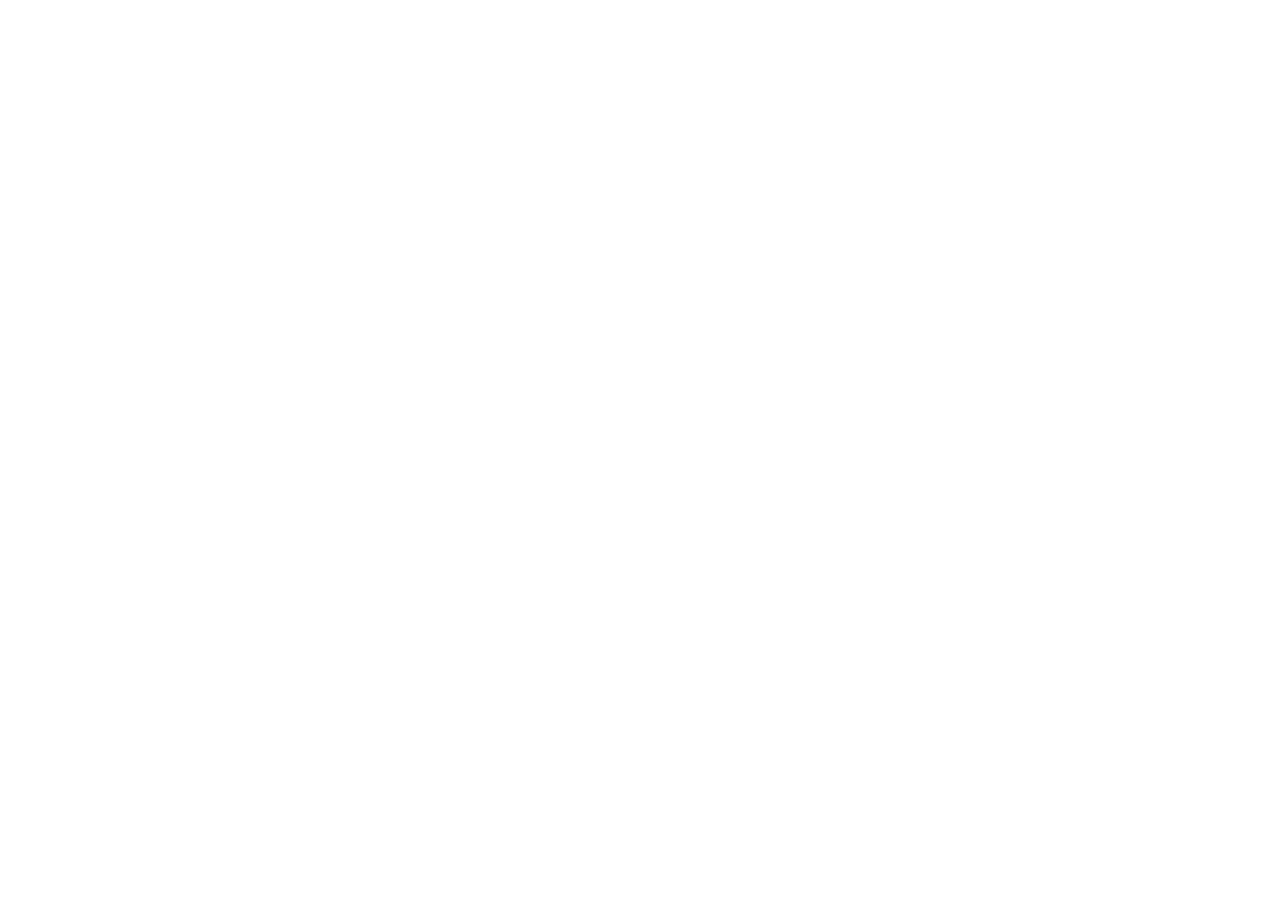
==== bicicletas.html @ ee6b4894 "header e menu" ====
<!DOCTYPE html>
<html lang="en">
<head>
    <meta charset="UTF-8">
    <meta name="viewport" content="width=device-width, initial-scale=1.0">
    <title>Bicicletas</title>
</head>
<body>
    
</body>
</html>
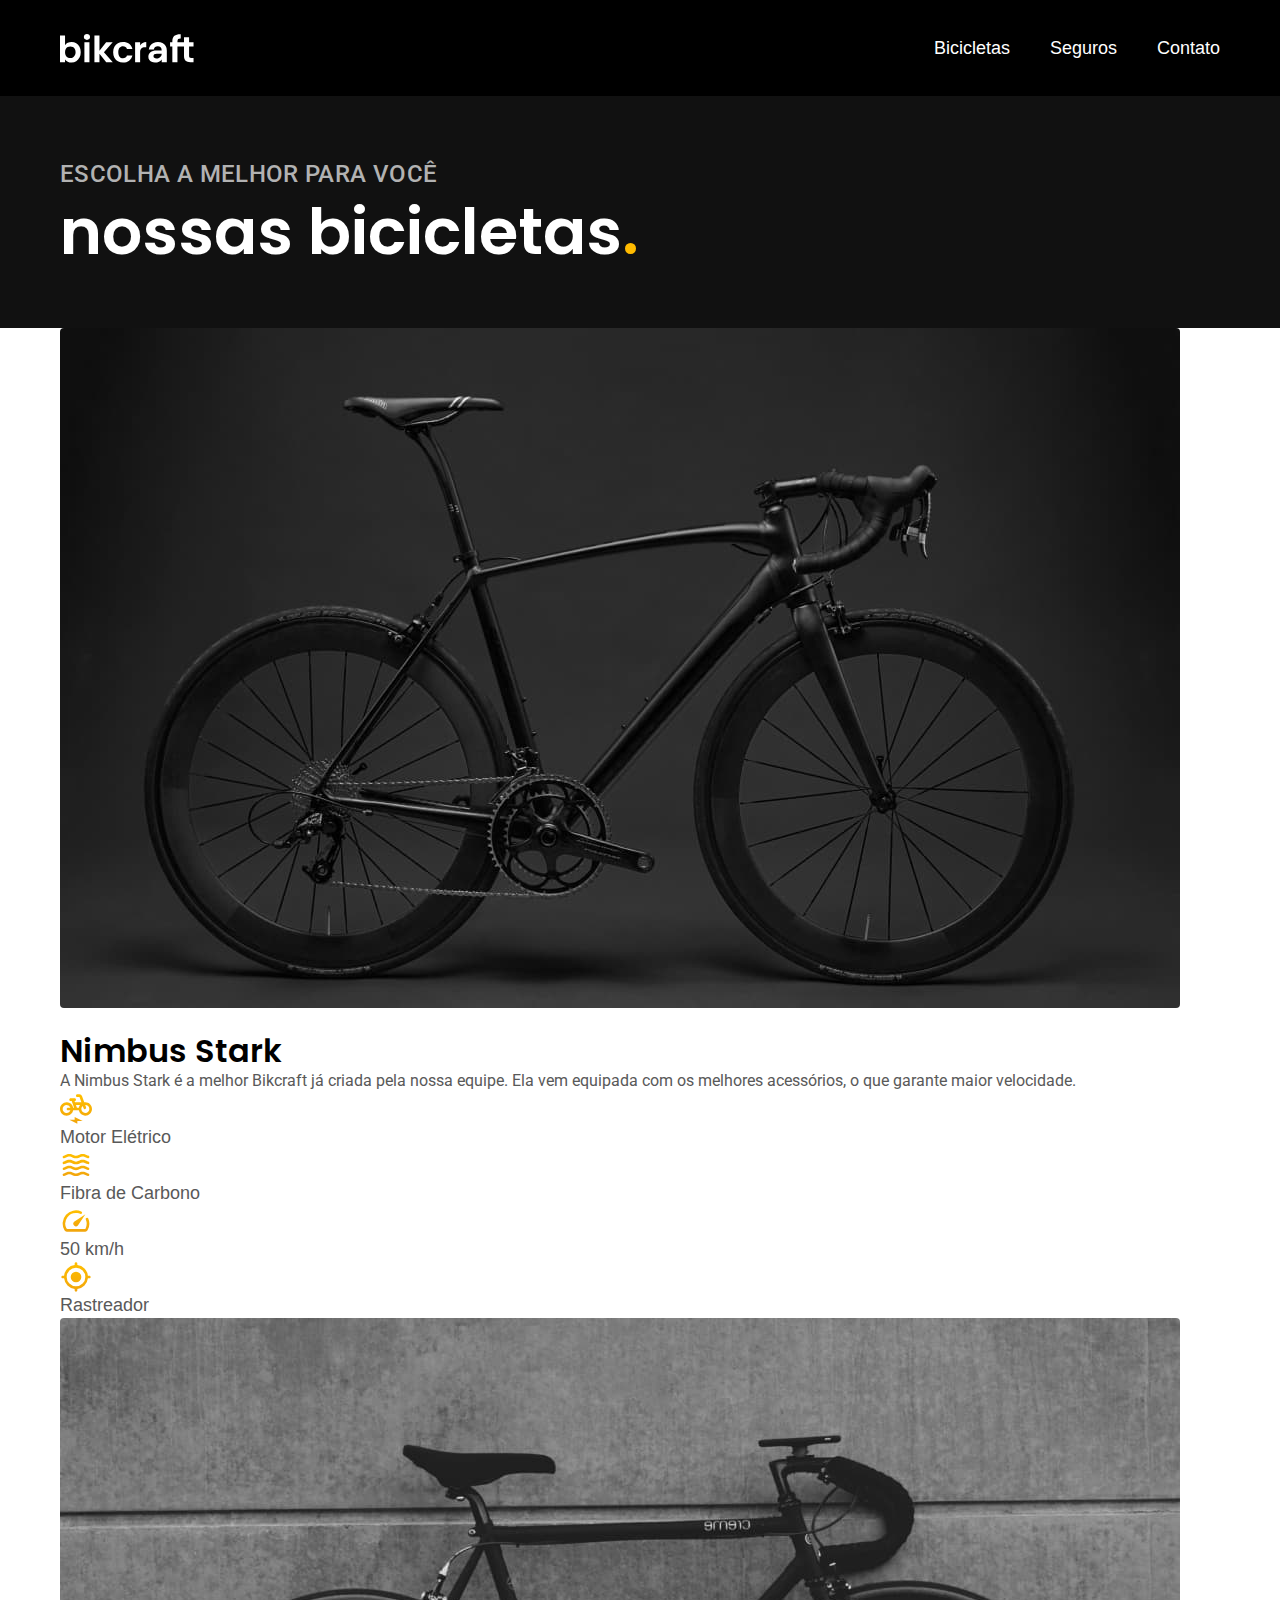
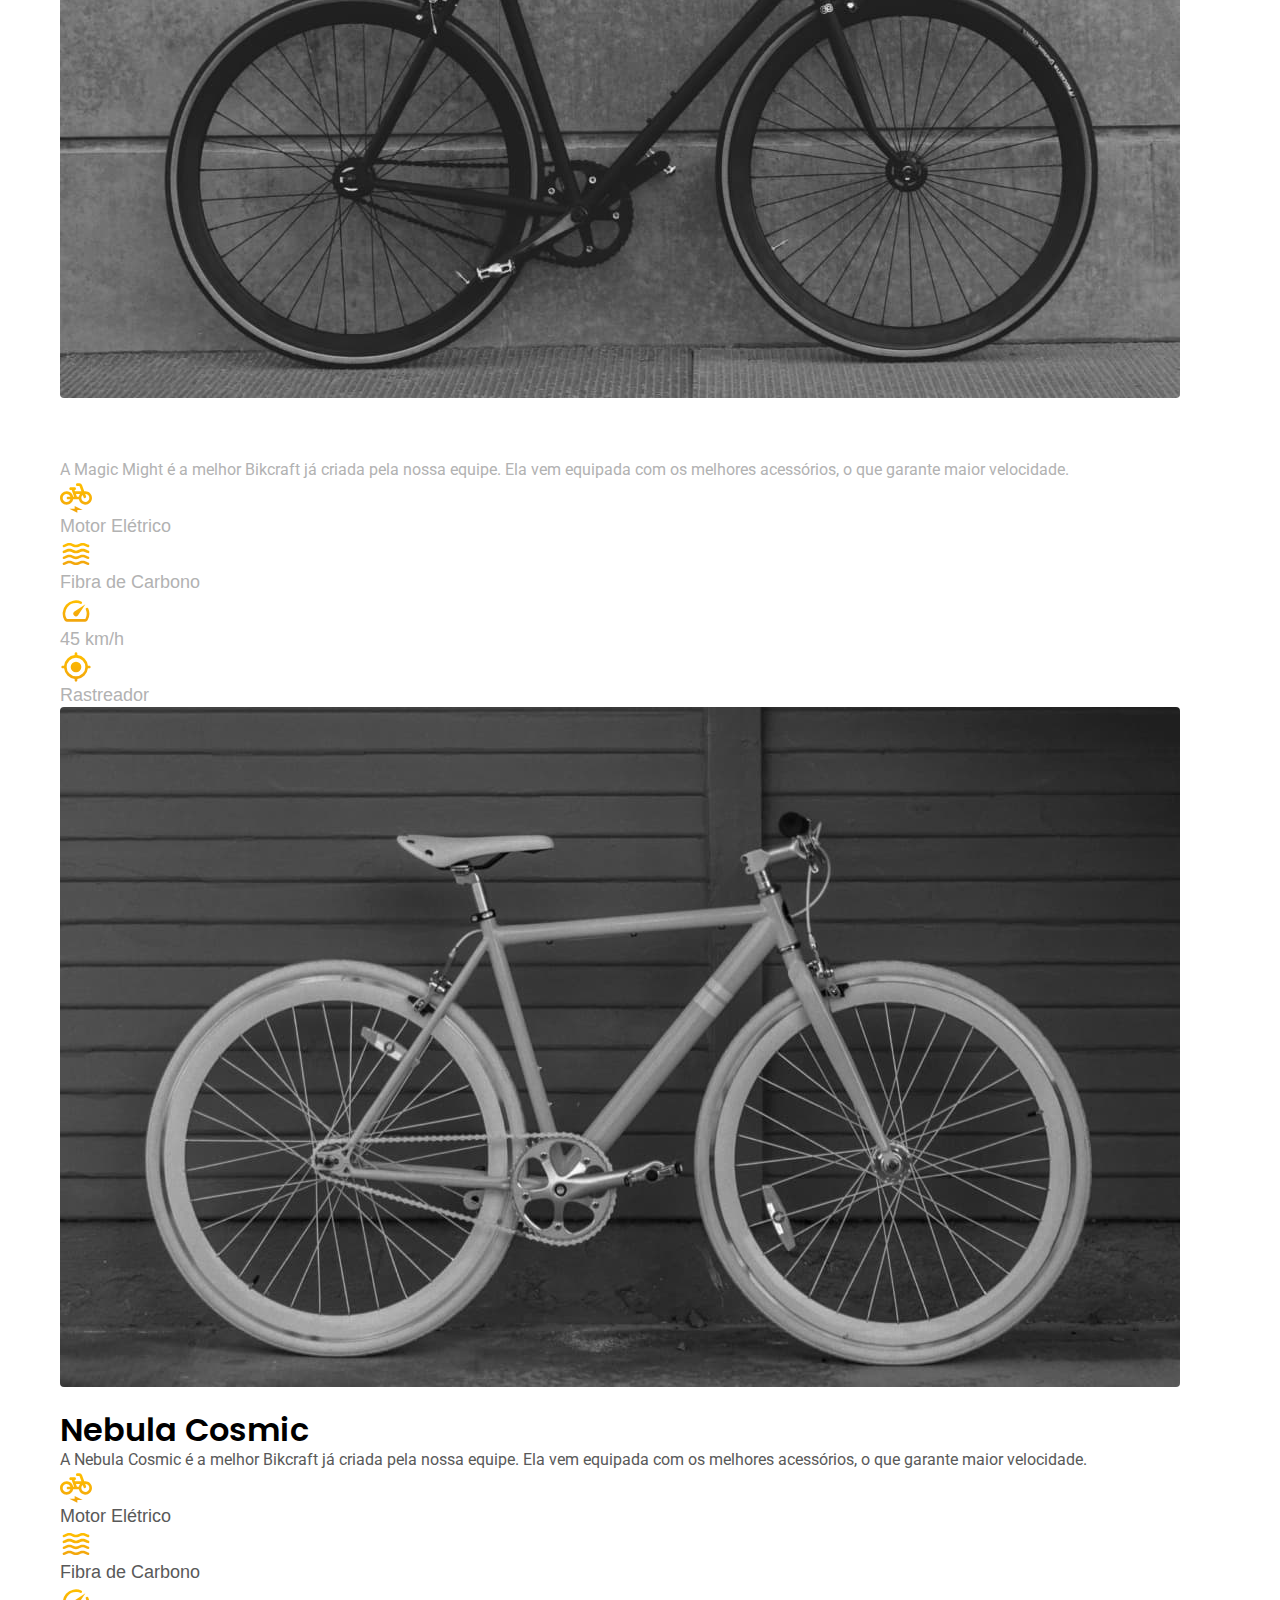
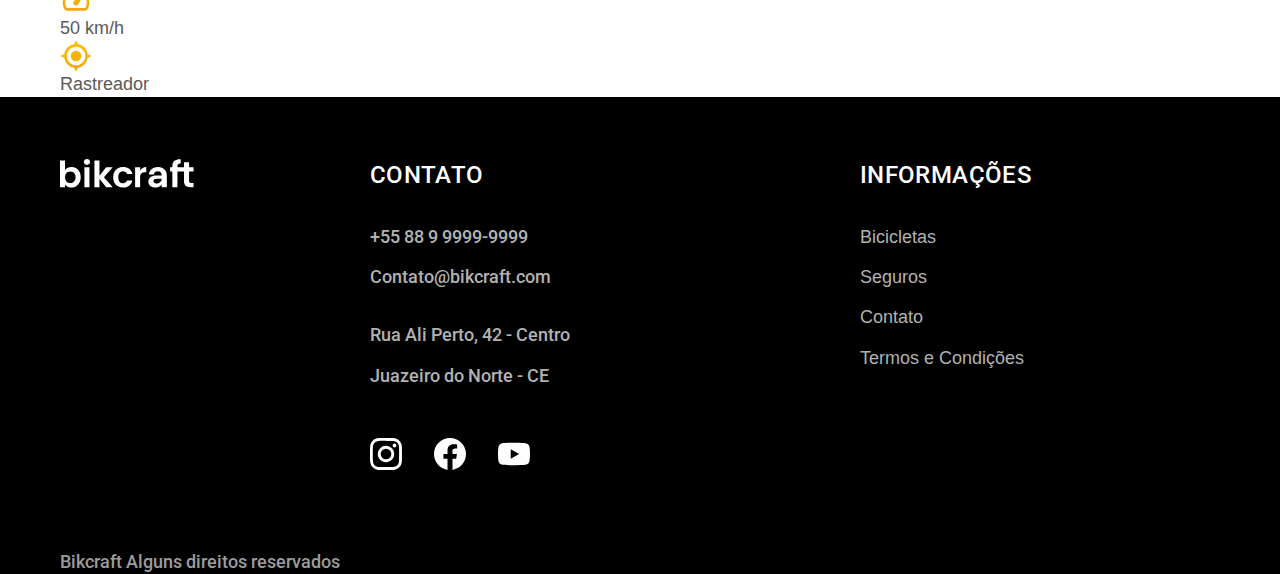
==== commit c2e18ff7: "bicicletas  pagina" ====
--- a/bicicletas.html
+++ b/bicicletas.html
@@ -3,9 +3,155 @@
 <head>
     <meta charset="UTF-8">
     <meta name="viewport" content="width=device-width, initial-scale=1.0">
-    <title>Bicicletas</title>
+    <title>Bicicletas | Bikcraft</title>
+    <meta name="description"
+    content="Bicicletas | Bikcraft.">
+<!-- estilos -->
+<link rel="stylesheet" href="./css/style.css">
 </head>
-<body>
-    
+<body id="bicicletas">
+    <header class="header-bg">
+        <div class="header interface">
+            <a href="./">
+                <img src="./img/bikcraft.svg" alt="logo">
+            </a>
+
+            <nav aria-label="primaria">
+                <ul class="menu-desktop header-menu font-1-m cor-0">
+                    <li><a href="./bicicletas.html">Bicicletas</a></li>
+                    <li><a href="./seguros.html">Seguros</a></li>
+                    <li><a href="./contato.html">Contato</a></li>
+                </ul>
+            </nav>
+        </div>
+    </header>
+    <main>
+        <div class="titulo-bg">
+            <div class="titulo interface">
+                <p class="font-2-l-b cor-5">Escolha a melhor para você</p>
+                <h1 class="font-1-xxl cor-0">nossas bicicletas<span class="cor-p1">.</span></h1>
+            </div>
+        </div>
+        <div class="bicicletas-bg">
+            <div class="bicicletas interface">
+                <div class="bicicletas-img">
+                    <img src="./img/bicicletas/nimbus.jpg" alt="bicicleta preta">
+                    <span class="font-2-m cor-0">R$ 4999</span>
+                </div>
+                <div class="bicicletas-conteudo">
+                    <h2 class="font-1-xl">Nimbus Stark</h2>
+                    <p class="font-2-s cor-8">A Nimbus Stark é a melhor Bikcraft já criada pela nossa equipe. Ela vem equipada com os melhores acessórios, o que garante maior velocidade.</p>
+                    <ul class="font-1-m cor-8">
+                        <li>
+                            <img src="./img/icones/eletrica.svg" alt="">
+                            Motor Elétrico
+                        </li>
+                        <li>
+                            <img src="./img/icones/carbono.svg" alt="">
+                            Fibra de Carbono
+                        </li>
+                        <li>
+                            <img src="./img/icones/velocidade.svg" alt="">
+                            50 km/h
+                        </li>
+                        <li>
+                            <img src="./img/icones/rastreador.svg" alt="">
+                            Rastreador
+                        </li>
+                    </ul>
+                </div>
+                <div class="bicicletas-img">
+                    <img src="./img/bicicletas/magic.jpg" alt="bicicleta preta">
+                    <span class="font-2-m cor-0">R$ 2499</span>
+                </div>
+                <div class="bicicletas-conteudo">
+                    <h2 class="font-1-xl cor-0">Magic Might</h2>
+                    <p class="font-2-s cor-5">A Magic Might é a melhor Bikcraft já criada pela nossa equipe. Ela vem equipada com os melhores acessórios, o que garante maior velocidade.</p>
+                    <ul class="font-1-m cor-5">
+                        <li>
+                            <img src="./img/icones/eletrica.svg" alt="">
+                            Motor Elétrico
+                        </li>
+                        <li>
+                            <img src="./img/icones/carbono.svg" alt="">
+                            Fibra de Carbono
+                        </li>
+                        <li>
+                            <img src="./img/icones/velocidade.svg" alt="">
+                            45 km/h
+                        </li>
+                        <li>
+                            <img src="./img/icones/rastreador.svg" alt="">
+                            Rastreador
+                        </li>
+                    </ul>
+                </div>
+                <div class="bicicletas-img">
+                    <img src="./img/bicicletas/nebula.jpg" alt="bicicleta preta">
+                    <span class="font-2-m cor-0">R$ 3999</span>
+                </div>
+                <div class="bicicletas-conteudo">
+                    <h2 class="font-1-xl">Nebula Cosmic</h2>
+                    <p class="font-2-s cor-8">A Nebula Cosmic é a melhor Bikcraft já criada pela nossa equipe. Ela vem equipada com os melhores acessórios, o que garante maior velocidade.</p>
+                    <ul class="font-1-m cor-8">
+                        <li>
+                            <img src="./img/icones/eletrica.svg" alt="">
+                            Motor Elétrico
+                        </li>
+                        <li>
+                            <img src="./img/icones/carbono.svg" alt="">
+                            Fibra de Carbono
+                        </li>
+                        <li>
+                            <img src="./img/icones/velocidade.svg" alt="">
+                            50 km/h
+                        </li>
+                        <li>
+                            <img src="./img/icones/rastreador.svg" alt="">
+                            Rastreador
+                        </li>
+                    </ul>
+                </div>
+            </div>
+        </div>
+    </main>
+
+    <footer class="footer-bg">
+        <div class="footer interface">
+            <img src="./img/bikcraft.svg" alt="logo">
+            <div class="footer-contato">
+                <h3 class="font-2-l-b cor-0">Contato</h3>
+                <ul class="font-2-m cor-5">
+                    <li><a href="tel:+552199999999">+55 88 9 9999-9999</a></li>
+                    <li><a href="mailto:Contato@bikcraft.com">Contato@bikcraft.com</a></li>
+                    <li>Rua Ali Perto, 42 - Centro</li>
+                    <li>Juazeiro do Norte - CE</li>
+                </ul>
+                <div class="footer-redes">
+                    <a href="/">
+                        <img src="img/redes/instagram.svg" alt="">
+                    </a>
+                    <a href="/">
+                        <img src="img/redes/facebook.svg" alt="">
+                    </a>
+                    <a href="/">
+                        <img src="img/redes/youtube.svg" alt="">
+                    </a>
+                </div>
+            </div>
+            <div class="footer-informacoes">
+                <h3 class="font-2-l-b cor-0">Informações</h3>
+                <nav>
+                    <ul class="font-1-m cor-5">
+                        <li><a href="./bicicletas.html">Bicicletas</a></li>
+                        <li><a href="./seguros.html">Seguros</a></li>
+                        <li><a href="./contato.html">Contato</a></li>
+                        <li><a href="./termos.html">Termos e Condições</a></li>
+                    </ul>
+                </nav>
+            </div>
+            <p class=" footer-copy font-2-m cor-6">Bikcraft Alguns direitos reservados</p>
+        </div>
+    </footer>
 </body>
 </html>--- a/css/style.css
+++ b/css/style.css
@@ -0,0 +1,42 @@
+/* fontes */
+@import url('https://fonts.googleapis.com/css2?family=Merriweather:ital,wght@1,900&display=swap');
+@import url('https://fonts.googleapis.com/css2?family=Poppins:wght@400;500;600;700&family=Roboto:wght@400;500;700;900&display=swap');
+@import "utilidades/tipo-grafia.css";
+/* folhas de estilos */
+
+/* ------global------- */
+@import "./global/global.css";
+@import "./global/header.css";
+@import "global/footer.css";
+
+/* ------utilidades------- */
+@import "./utilidades/cores.css";
+@import "./utilidades/componentes.css";
+@import "./utilidades/titulos-pg-internas.css";
+
+/* -----home------- */
+@import "./home/introducao.css";
+@import "./home/tecnologias.css";
+@import "./home/parceiros.css";
+@import "./home/depoimento.css";
+
+
+/* -----bicicletas---- */
+@import "./bicicletas/bicicletas-lista.css";
+@import "./bicicletas/biciletas.css"
+
+/* ------ seguros ----- */
+@import "./seguros/seguros.css";
+
+/* ---temos---- */
+@import "./termos/termos.css"
+
+
+/* -------------------------------------------------------- */
+
+
+
+
+
+
+
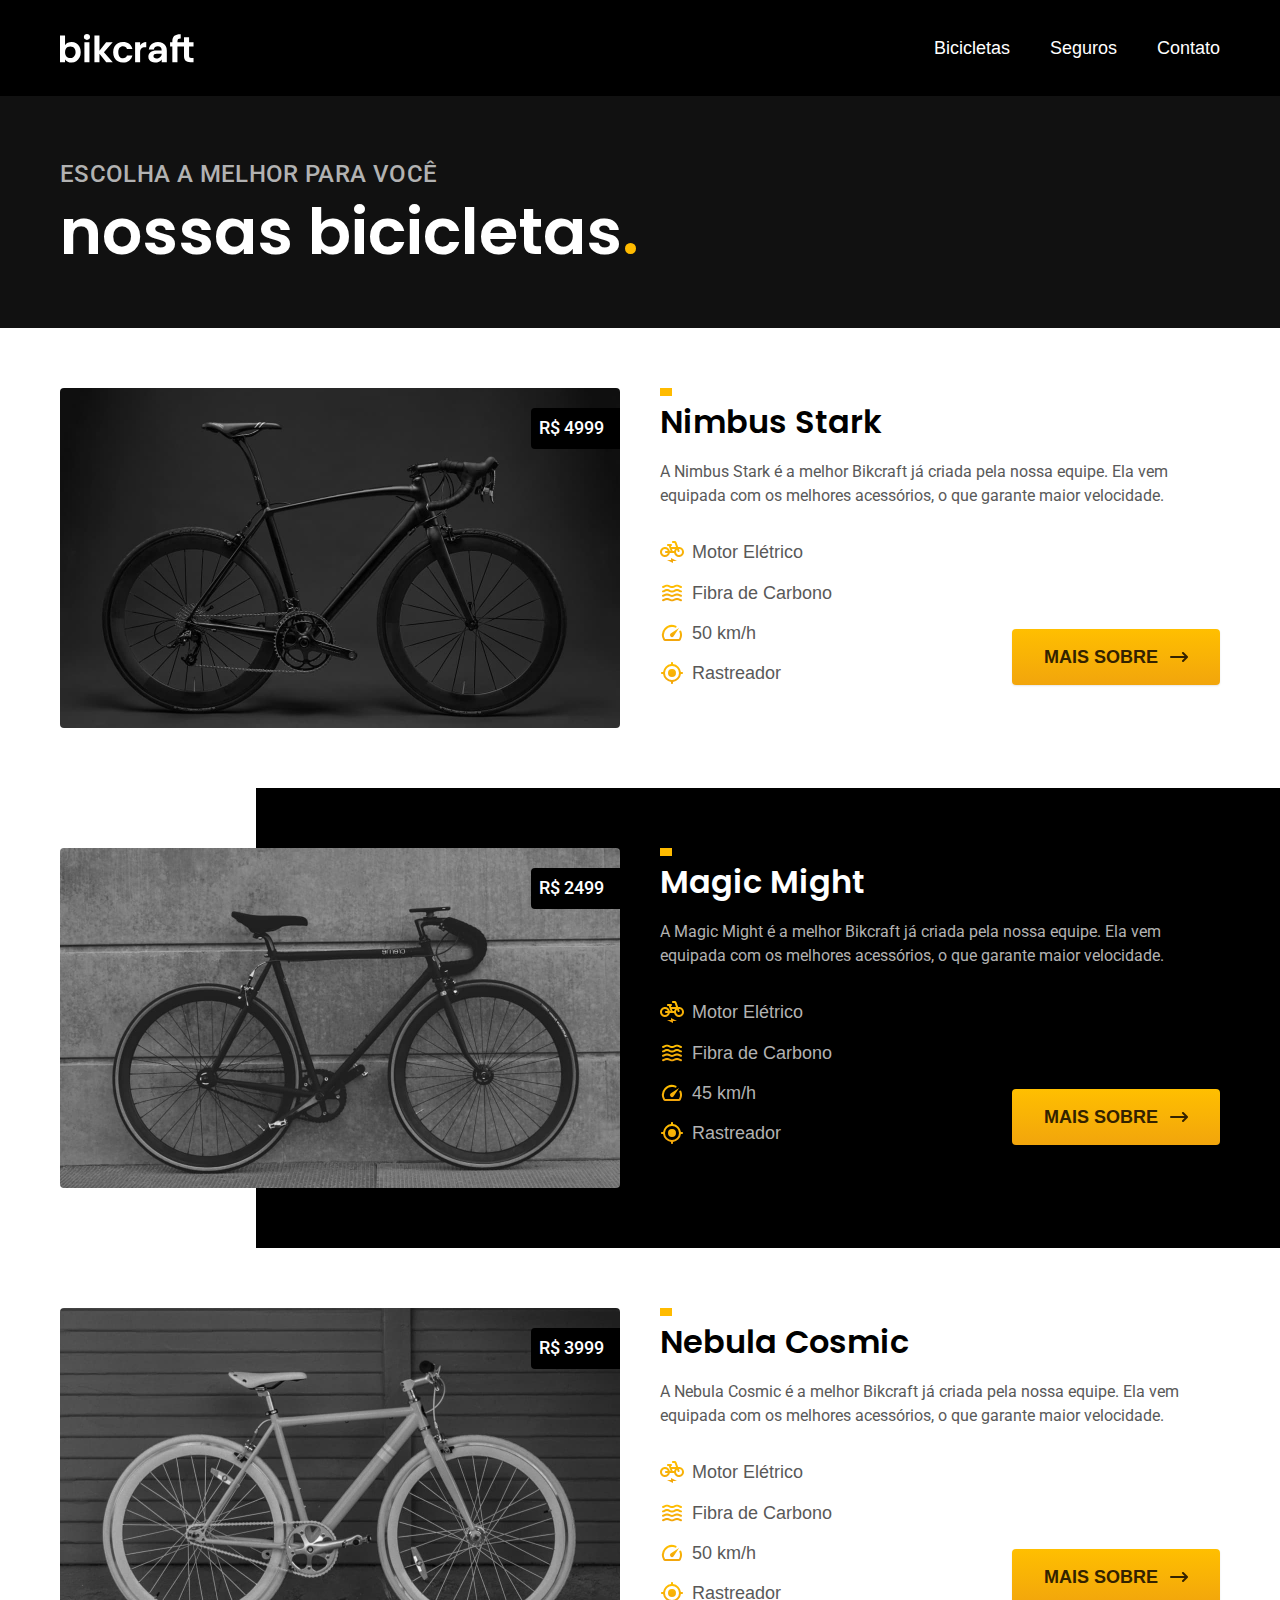
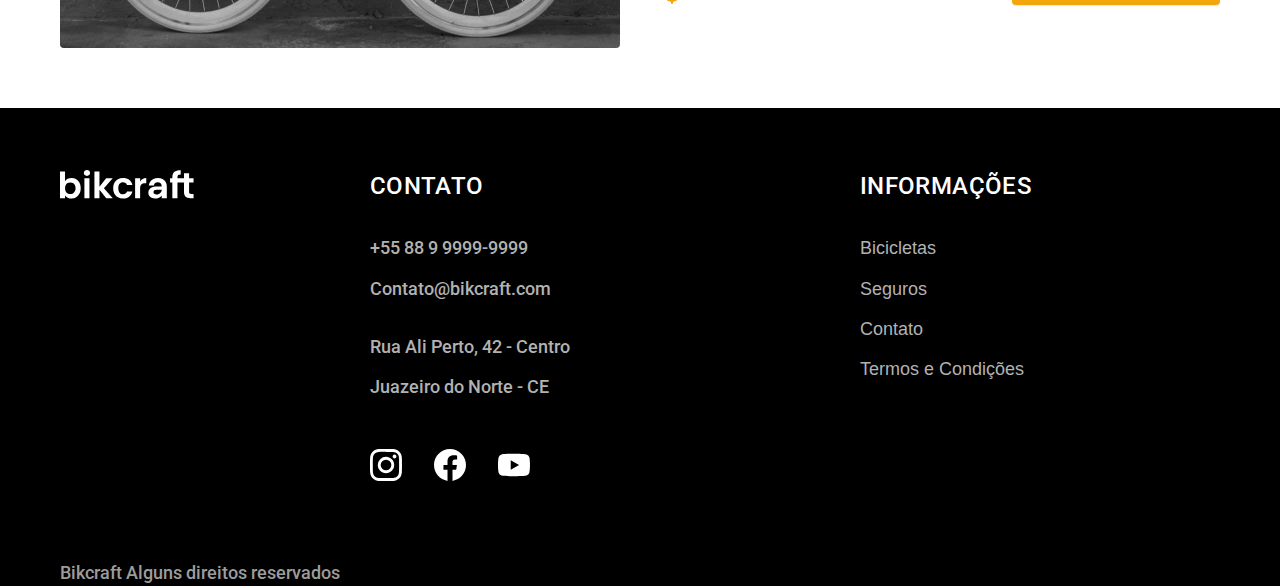
==== commit 86c1260c: "terminei a pagina da bicicleta" ====
--- a/bicicletas.html
+++ b/bicicletas.html
@@ -1,14 +1,15 @@
 <!DOCTYPE html>
 <html lang="en">
+
 <head>
     <meta charset="UTF-8">
     <meta name="viewport" content="width=device-width, initial-scale=1.0">
     <title>Bicicletas | Bikcraft</title>
-    <meta name="description"
-    content="Bicicletas | Bikcraft.">
-<!-- estilos -->
-<link rel="stylesheet" href="./css/style.css">
+    <meta name="description" content="Bicicletas | Bikcraft.">
+    <!-- estilos -->
+    <link rel="stylesheet" href="./css/style.css">
 </head>
+
 <body id="bicicletas">
     <header class="header-bg">
         <div class="header interface">
@@ -32,41 +33,48 @@
                 <h1 class="font-1-xxl cor-0">nossas bicicletas<span class="cor-p1">.</span></h1>
             </div>
         </div>
+
+        <div class="bicicletas interface">
+            <div class="bicicletas-img">
+                <img src="./img/bicicletas/nimbus.jpg" alt="bicicleta preta">
+                <span class="font-2-m cor-0">R$ 4999</span>
+            </div>
+            <div class="bicicletas-conteudo">
+                <h2 class="font-1-xl">Nimbus Stark</h2>
+                <p class="font-2-s cor-8">A Nimbus Stark é a melhor Bikcraft já criada pela nossa equipe. Ela vem
+                    equipada com os melhores acessórios, o que garante maior velocidade.</p>
+                <ul class="font-1-m cor-8">
+                    <li>
+                        <img src="./img/icones/eletrica.svg" alt="">
+                        Motor Elétrico
+                    </li>
+                    <li>
+                        <img src="./img/icones/carbono.svg" alt="">
+                        Fibra de Carbono
+                    </li>
+                    <li>
+                        <img src="./img/icones/velocidade.svg" alt="">
+                        50 km/h
+                    </li>
+                    <li>
+                        <img src="./img/icones/rastreador.svg" alt="">
+                        Rastreador
+                    </li>
+                </ul>
+                <a class="btn-style-3" href="./bicicletas/nimbus.html">Mais Sobre</a>
+            </div>
+        </div>
+
         <div class="bicicletas-bg">
             <div class="bicicletas interface">
-                <div class="bicicletas-img">
-                    <img src="./img/bicicletas/nimbus.jpg" alt="bicicleta preta">
-                    <span class="font-2-m cor-0">R$ 4999</span>
-                </div>
-                <div class="bicicletas-conteudo">
-                    <h2 class="font-1-xl">Nimbus Stark</h2>
-                    <p class="font-2-s cor-8">A Nimbus Stark é a melhor Bikcraft já criada pela nossa equipe. Ela vem equipada com os melhores acessórios, o que garante maior velocidade.</p>
-                    <ul class="font-1-m cor-8">
-                        <li>
-                            <img src="./img/icones/eletrica.svg" alt="">
-                            Motor Elétrico
-                        </li>
-                        <li>
-                            <img src="./img/icones/carbono.svg" alt="">
-                            Fibra de Carbono
-                        </li>
-                        <li>
-                            <img src="./img/icones/velocidade.svg" alt="">
-                            50 km/h
-                        </li>
-                        <li>
-                            <img src="./img/icones/rastreador.svg" alt="">
-                            Rastreador
-                        </li>
-                    </ul>
-                </div>
                 <div class="bicicletas-img">
                     <img src="./img/bicicletas/magic.jpg" alt="bicicleta preta">
                     <span class="font-2-m cor-0">R$ 2499</span>
                 </div>
                 <div class="bicicletas-conteudo">
                     <h2 class="font-1-xl cor-0">Magic Might</h2>
-                    <p class="font-2-s cor-5">A Magic Might é a melhor Bikcraft já criada pela nossa equipe. Ela vem equipada com os melhores acessórios, o que garante maior velocidade.</p>
+                    <p class="font-2-s cor-5">A Magic Might é a melhor Bikcraft já criada pela nossa equipe. Ela vem
+                        equipada com os melhores acessórios, o que garante maior velocidade.</p>
                     <ul class="font-1-m cor-5">
                         <li>
                             <img src="./img/icones/eletrica.svg" alt="">
@@ -85,35 +93,42 @@
                             Rastreador
                         </li>
                     </ul>
-                </div>
-                <div class="bicicletas-img">
-                    <img src="./img/bicicletas/nebula.jpg" alt="bicicleta preta">
-                    <span class="font-2-m cor-0">R$ 3999</span>
-                </div>
-                <div class="bicicletas-conteudo">
-                    <h2 class="font-1-xl">Nebula Cosmic</h2>
-                    <p class="font-2-s cor-8">A Nebula Cosmic é a melhor Bikcraft já criada pela nossa equipe. Ela vem equipada com os melhores acessórios, o que garante maior velocidade.</p>
-                    <ul class="font-1-m cor-8">
-                        <li>
-                            <img src="./img/icones/eletrica.svg" alt="">
-                            Motor Elétrico
-                        </li>
-                        <li>
-                            <img src="./img/icones/carbono.svg" alt="">
-                            Fibra de Carbono
-                        </li>
-                        <li>
-                            <img src="./img/icones/velocidade.svg" alt="">
-                            50 km/h
-                        </li>
-                        <li>
-                            <img src="./img/icones/rastreador.svg" alt="">
-                            Rastreador
-                        </li>
-                    </ul>
+                    <a class="btn-style-3" href="./bicicletas/magic.html">Mais Sobre</a>
                 </div>
             </div>
         </div>
+
+        <div class="bicicletas interface">
+            <div class="bicicletas-img">
+                <img src="./img/bicicletas/nebula.jpg" alt="bicicleta preta">
+                <span class="font-2-m cor-0">R$ 3999</span>
+            </div>
+            <div class="bicicletas-conteudo">
+                <h2 class="font-1-xl">Nebula Cosmic</h2>
+                <p class="font-2-s cor-8">A Nebula Cosmic é a melhor Bikcraft já criada pela nossa equipe. Ela vem
+                    equipada com os melhores acessórios, o que garante maior velocidade.</p>
+                <ul class="font-1-m cor-8">
+                    <li>
+                        <img src="./img/icones/eletrica.svg" alt="">
+                        Motor Elétrico
+                    </li>
+                    <li>
+                        <img src="./img/icones/carbono.svg" alt="">
+                        Fibra de Carbono
+                    </li>
+                    <li>
+                        <img src="./img/icones/velocidade.svg" alt="">
+                        50 km/h
+                    </li>
+                    <li>
+                        <img src="./img/icones/rastreador.svg" alt="">
+                        Rastreador
+                    </li>
+                </ul>
+                <a class="btn-style-3" href="./bicicletas/nebula.html">Mais Sobre</a>
+            </div>
+        </div>
+
     </main>
 
     <footer class="footer-bg">
@@ -154,4 +169,5 @@
         </div>
     </footer>
 </body>
+
 </html>--- a/css/style.css
+++ b/css/style.css
@@ -23,7 +23,7 @@
 
 /* -----bicicletas---- */
 @import "./bicicletas/bicicletas-lista.css";
-@import "./bicicletas/biciletas.css"
+@import "./bicicletas/biciletas.css";
 
 /* ------ seguros ----- */
 @import "./seguros/seguros.css";
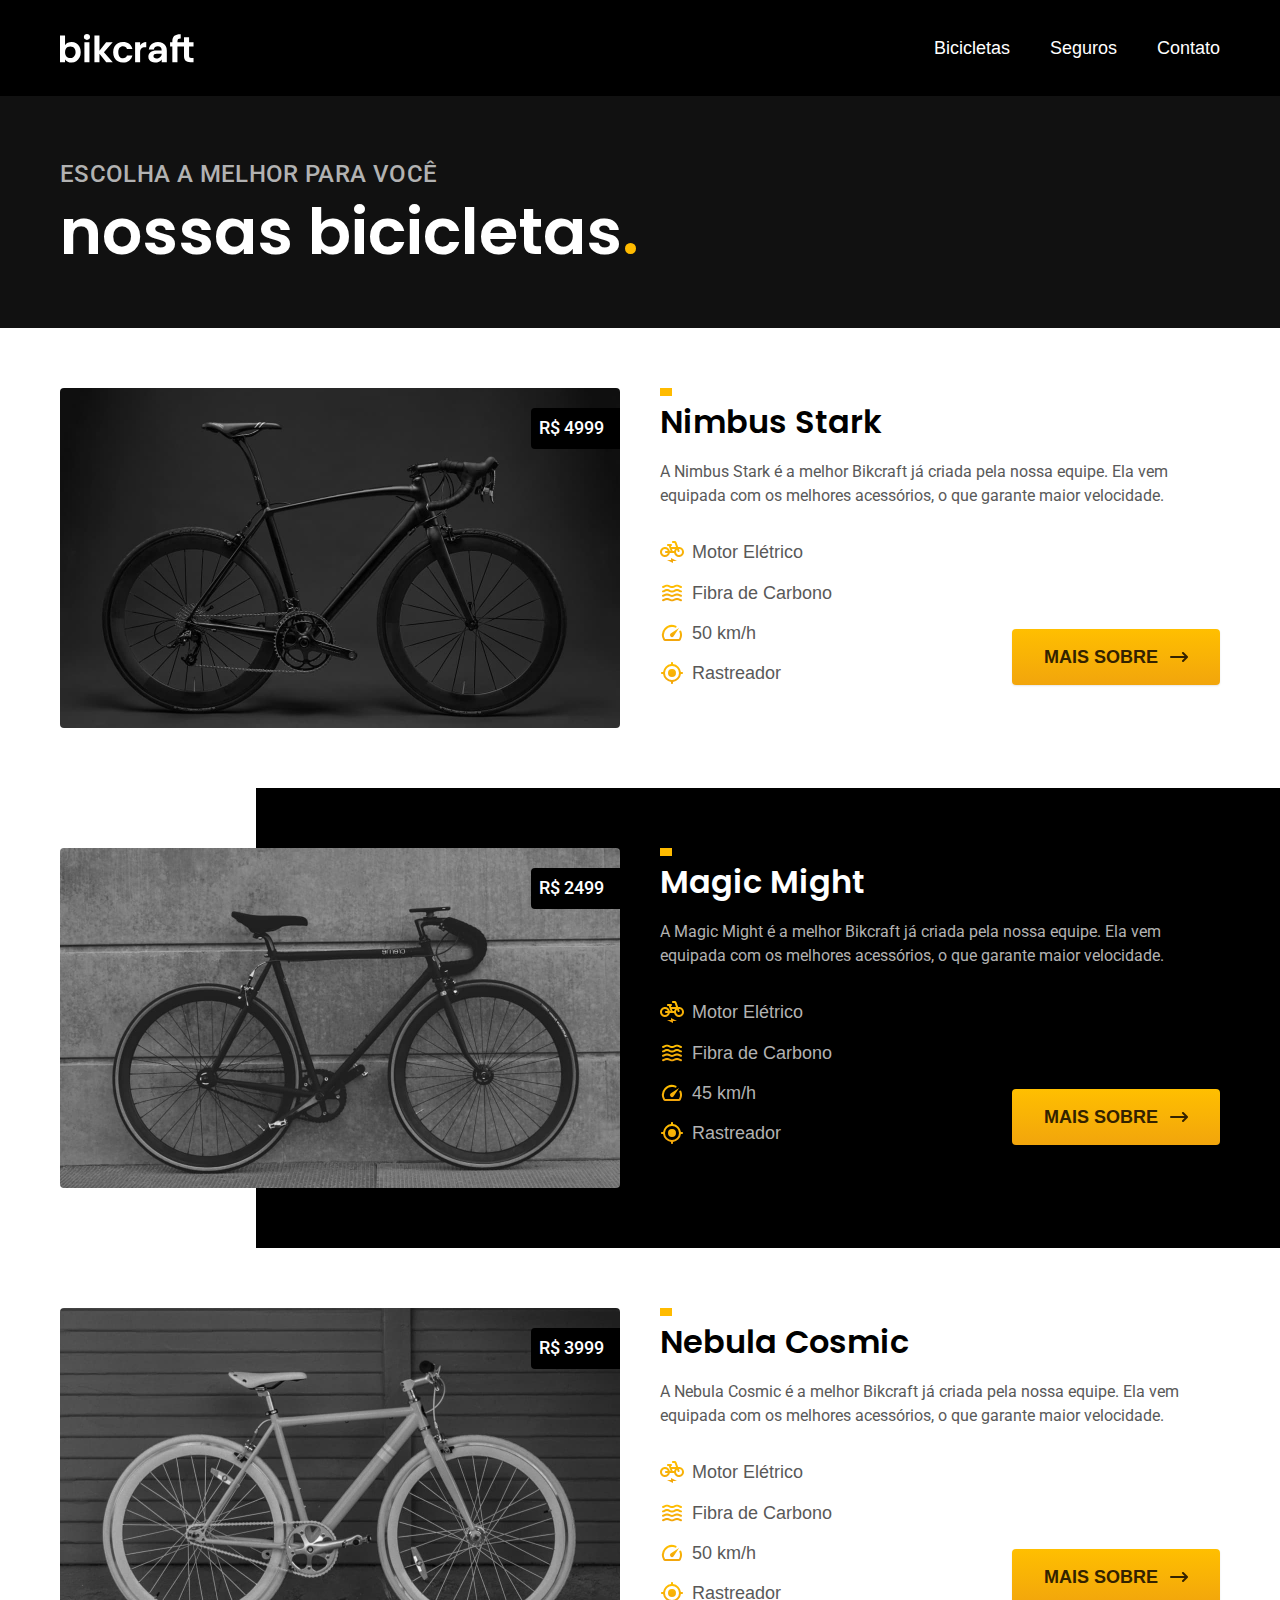
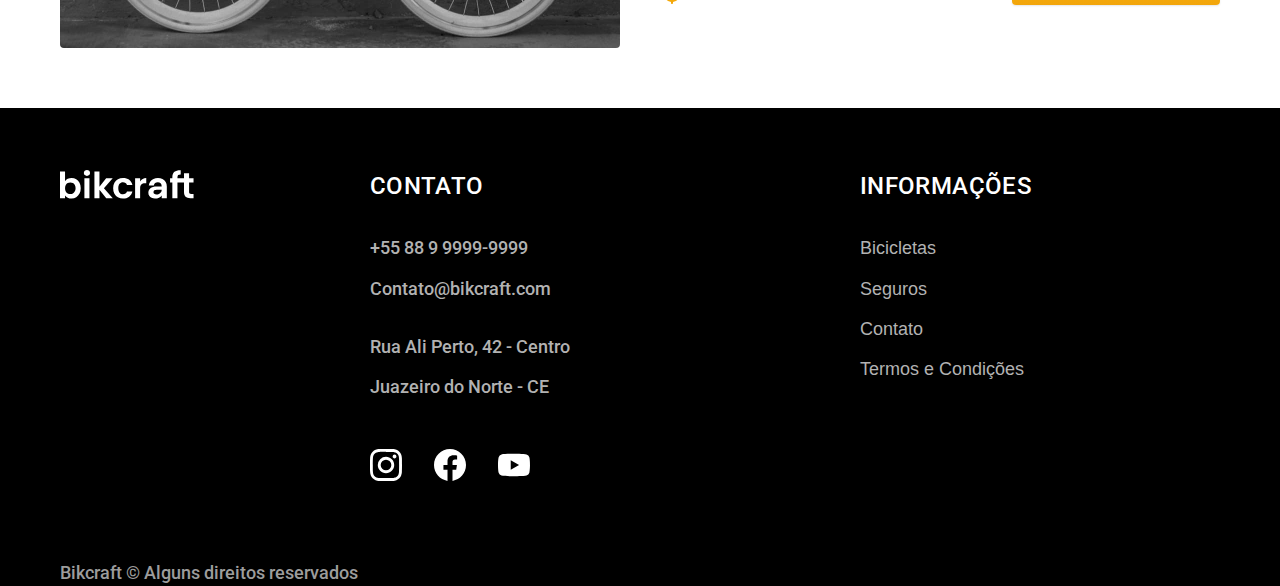
==== commit 0596cced: "terminei a pagina da nimbus" ====
--- a/bicicletas.html
+++ b/bicicletas.html
@@ -165,7 +165,7 @@
                     </ul>
                 </nav>
             </div>
-            <p class=" footer-copy font-2-m cor-6">Bikcraft Alguns direitos reservados</p>
+            <p class=" footer-copy font-2-m cor-6">Bikcraft © Alguns direitos reservados</p>
         </div>
     </footer>
 </body>
--- a/css/style.css
+++ b/css/style.css
@@ -25,8 +25,13 @@
 @import "./bicicletas/bicicletas-lista.css";
 @import "./bicicletas/biciletas.css";
 
+/* -----bicicleta ----- */
+@import "./bicicleta/bicicleta.css";
+
 /* ------ seguros ----- */
 @import "./seguros/seguros.css";
+@import "./seguros/vantagens.css";
+@import "./seguros/perguntas.css";
 
 /* ---temos---- */
 @import "./termos/termos.css"
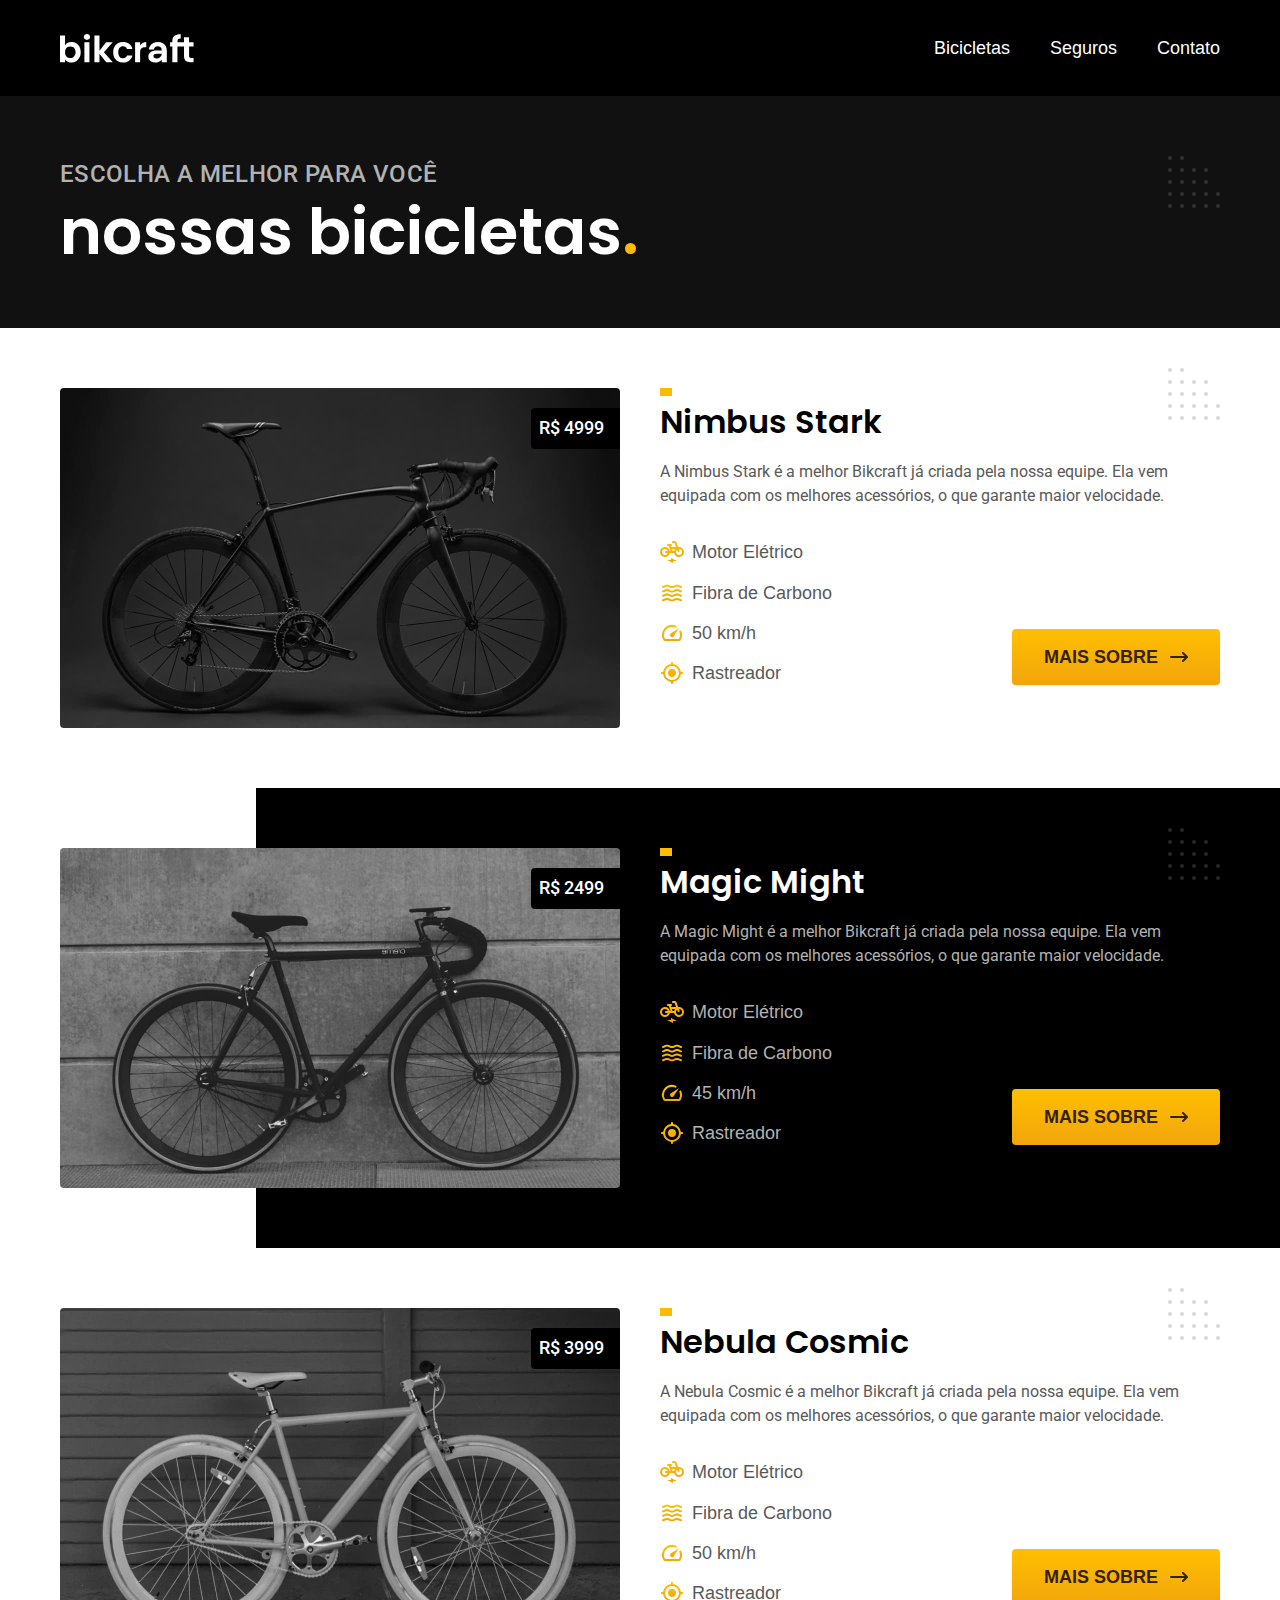
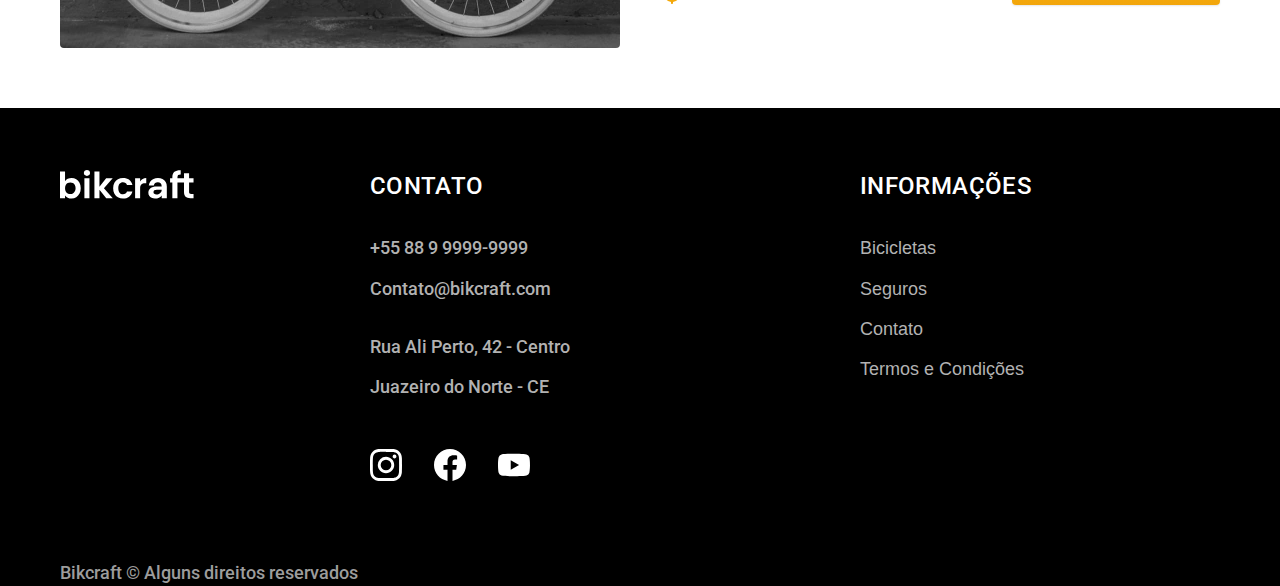
==== commit 9b09d5f5: "despenho" ====
--- a/bicicletas.html
+++ b/bicicletas.html
@@ -7,6 +7,7 @@
     <title>Bicicletas | Bikcraft</title>
     <meta name="description" content="Bicicletas | Bikcraft.">
     <!-- estilos -->
+ <link rel="preload" href="./css/style.css" as="style">
     <link rel="stylesheet" href="./css/style.css">
 </head>
 
@@ -14,7 +15,7 @@
     <header class="header-bg">
         <div class="header interface">
             <a href="./">
-                <img src="./img/bikcraft.svg" alt="logo">
+                <img src="./img/bikcraft.svg"  width="136" height="32" alt="logo">
             </a>
 
             <nav aria-label="primaria">
@@ -36,7 +37,7 @@
 
         <div class="bicicletas interface">
             <div class="bicicletas-img">
-                <img src="./img/bicicletas/nimbus.jpg" alt="bicicleta preta">
+                <img src="./img/bicicletas/nimbus.jpg" width="1120" height="680" alt="bicicleta preta">
                 <span class="font-2-m cor-0">R$ 4999</span>
             </div>
             <div class="bicicletas-conteudo">
@@ -45,19 +46,19 @@
                     equipada com os melhores acessórios, o que garante maior velocidade.</p>
                 <ul class="font-1-m cor-8">
                     <li>
-                        <img src="./img/icones/eletrica.svg" alt="">
+                        <img src="./img/icones/eletrica.svg" width="32" height="32" alt="">
                         Motor Elétrico
                     </li>
                     <li>
-                        <img src="./img/icones/carbono.svg" alt="">
+                        <img src="./img/icones/carbono.svg" width="32" height="32" alt="">
                         Fibra de Carbono
                     </li>
                     <li>
-                        <img src="./img/icones/velocidade.svg" alt="">
+                        <img src="./img/icones/velocidade.svg" width="32" height="32" alt="">
                         50 km/h
                     </li>
                     <li>
-                        <img src="./img/icones/rastreador.svg" alt="">
+                        <img src="./img/icones/rastreador.svg"  width="32" height="32" alt="">
                         Rastreador
                     </li>
                 </ul>
@@ -68,7 +69,7 @@
         <div class="bicicletas-bg">
             <div class="bicicletas interface">
                 <div class="bicicletas-img">
-                    <img src="./img/bicicletas/magic.jpg" alt="bicicleta preta">
+                    <img src="./img/bicicletas/magic.jpg" width="1120" height="680" alt="bicicleta preta">
                     <span class="font-2-m cor-0">R$ 2499</span>
                 </div>
                 <div class="bicicletas-conteudo">
@@ -77,19 +78,19 @@
                         equipada com os melhores acessórios, o que garante maior velocidade.</p>
                     <ul class="font-1-m cor-5">
                         <li>
-                            <img src="./img/icones/eletrica.svg" alt="">
+                            <img src="./img/icones/eletrica.svg" width="32" height="32" alt="">
                             Motor Elétrico
                         </li>
                         <li>
-                            <img src="./img/icones/carbono.svg" alt="">
+                            <img src="./img/icones/carbono.svg" width="32" height="32" alt="">
                             Fibra de Carbono
                         </li>
                         <li>
-                            <img src="./img/icones/velocidade.svg" alt="">
+                            <img src="./img/icones/velocidade.svg" width="32" height="32" alt="">
                             45 km/h
                         </li>
                         <li>
-                            <img src="./img/icones/rastreador.svg" alt="">
+                            <img src="./img/icones/rastreador.svg" width="32" height="32" alt="">
                             Rastreador
                         </li>
                     </ul>
@@ -100,7 +101,7 @@
 
         <div class="bicicletas interface">
             <div class="bicicletas-img">
-                <img src="./img/bicicletas/nebula.jpg" alt="bicicleta preta">
+                <img src="./img/bicicletas/nebula.jpg"  width="1120" height="680" alt="bicicleta preta">
                 <span class="font-2-m cor-0">R$ 3999</span>
             </div>
             <div class="bicicletas-conteudo">
@@ -109,19 +110,19 @@
                     equipada com os melhores acessórios, o que garante maior velocidade.</p>
                 <ul class="font-1-m cor-8">
                     <li>
-                        <img src="./img/icones/eletrica.svg" alt="">
+                        <img src="./img/icones/eletrica.svg" width="32" height="32" alt="">
                         Motor Elétrico
                     </li>
                     <li>
-                        <img src="./img/icones/carbono.svg" alt="">
+                        <img src="./img/icones/carbono.svg" width="32" height="32" alt="">
                         Fibra de Carbono
                     </li>
                     <li>
-                        <img src="./img/icones/velocidade.svg" alt="">
+                        <img src="./img/icones/velocidade.svg" width="32" height="32" alt="">
                         50 km/h
                     </li>
                     <li>
-                        <img src="./img/icones/rastreador.svg" alt="">
+                        <img src="./img/icones/rastreador.svg" width="32" height="32" alt="">
                         Rastreador
                     </li>
                 </ul>
@@ -133,7 +134,7 @@
 
     <footer class="footer-bg">
         <div class="footer interface">
-            <img src="./img/bikcraft.svg" alt="logo">
+            <img src="./img/bikcraft.svg" width="136" height="32" alt="logo">
             <div class="footer-contato">
                 <h3 class="font-2-l-b cor-0">Contato</h3>
                 <ul class="font-2-m cor-5">
@@ -144,13 +145,13 @@
                 </ul>
                 <div class="footer-redes">
                     <a href="/">
-                        <img src="img/redes/instagram.svg" alt="">
+                        <img src="img/redes/instagram.svg" width="32" height="32" alt="">
                     </a>
                     <a href="/">
-                        <img src="img/redes/facebook.svg" alt="">
+                        <img src="img/redes/facebook.svg" width="32" height="32" alt="">
                     </a>
                     <a href="/">
-                        <img src="img/redes/youtube.svg" alt="">
+                        <img src="img/redes/youtube.svg" width="32" height="32" alt="">
                     </a>
                 </div>
             </div>
--- a/css/style.css
+++ b/css/style.css
@@ -13,6 +13,7 @@
 @import "./utilidades/cores.css";
 @import "./utilidades/componentes.css";
 @import "./utilidades/titulos-pg-internas.css";
+@import "./utilidades/formulario.css";
 
 /* -----home------- */
 @import "./home/introducao.css";
@@ -27,6 +28,11 @@
 
 /* -----bicicleta ----- */
 @import "./bicicleta/bicicleta.css";
+@import "./bicicleta/seguro.css";
+
+/*------ contato -----*/
+@import "./contato/contato.css";
+@import "./contato/lojas.css";
 
 /* ------ seguros ----- */
 @import "./seguros/seguros.css";
@@ -34,8 +40,10 @@
 @import "./seguros/perguntas.css";
 
 /* ---temos---- */
-@import "./termos/termos.css"
+@import "./termos/termos.css";
 
+/* -----orçamento------ */
+@import "./orcamento/orcamento.css";
 
 /* -------------------------------------------------------- */
 
--- a/css/style.css
+++ b/css/style.css
@@ -13,6 +13,7 @@
 @import "./utilidades/cores.css";
 @import "./utilidades/componentes.css";
 @import "./utilidades/titulos-pg-internas.css";
+@import "./utilidades/formulario.css";
 
 /* -----home------- */
 @import "./home/introducao.css";
@@ -27,6 +28,11 @@
 
 /* -----bicicleta ----- */
 @import "./bicicleta/bicicleta.css";
+@import "./bicicleta/seguro.css";
+
+/*------ contato -----*/
+@import "./contato/contato.css";
+@import "./contato/lojas.css";
 
 /* ------ seguros ----- */
 @import "./seguros/seguros.css";
@@ -34,8 +40,10 @@
 @import "./seguros/perguntas.css";
 
 /* ---temos---- */
-@import "./termos/termos.css"
+@import "./termos/termos.css";
 
+/* -----orçamento------ */
+@import "./orcamento/orcamento.css";
 
 /* -------------------------------------------------------- */
 
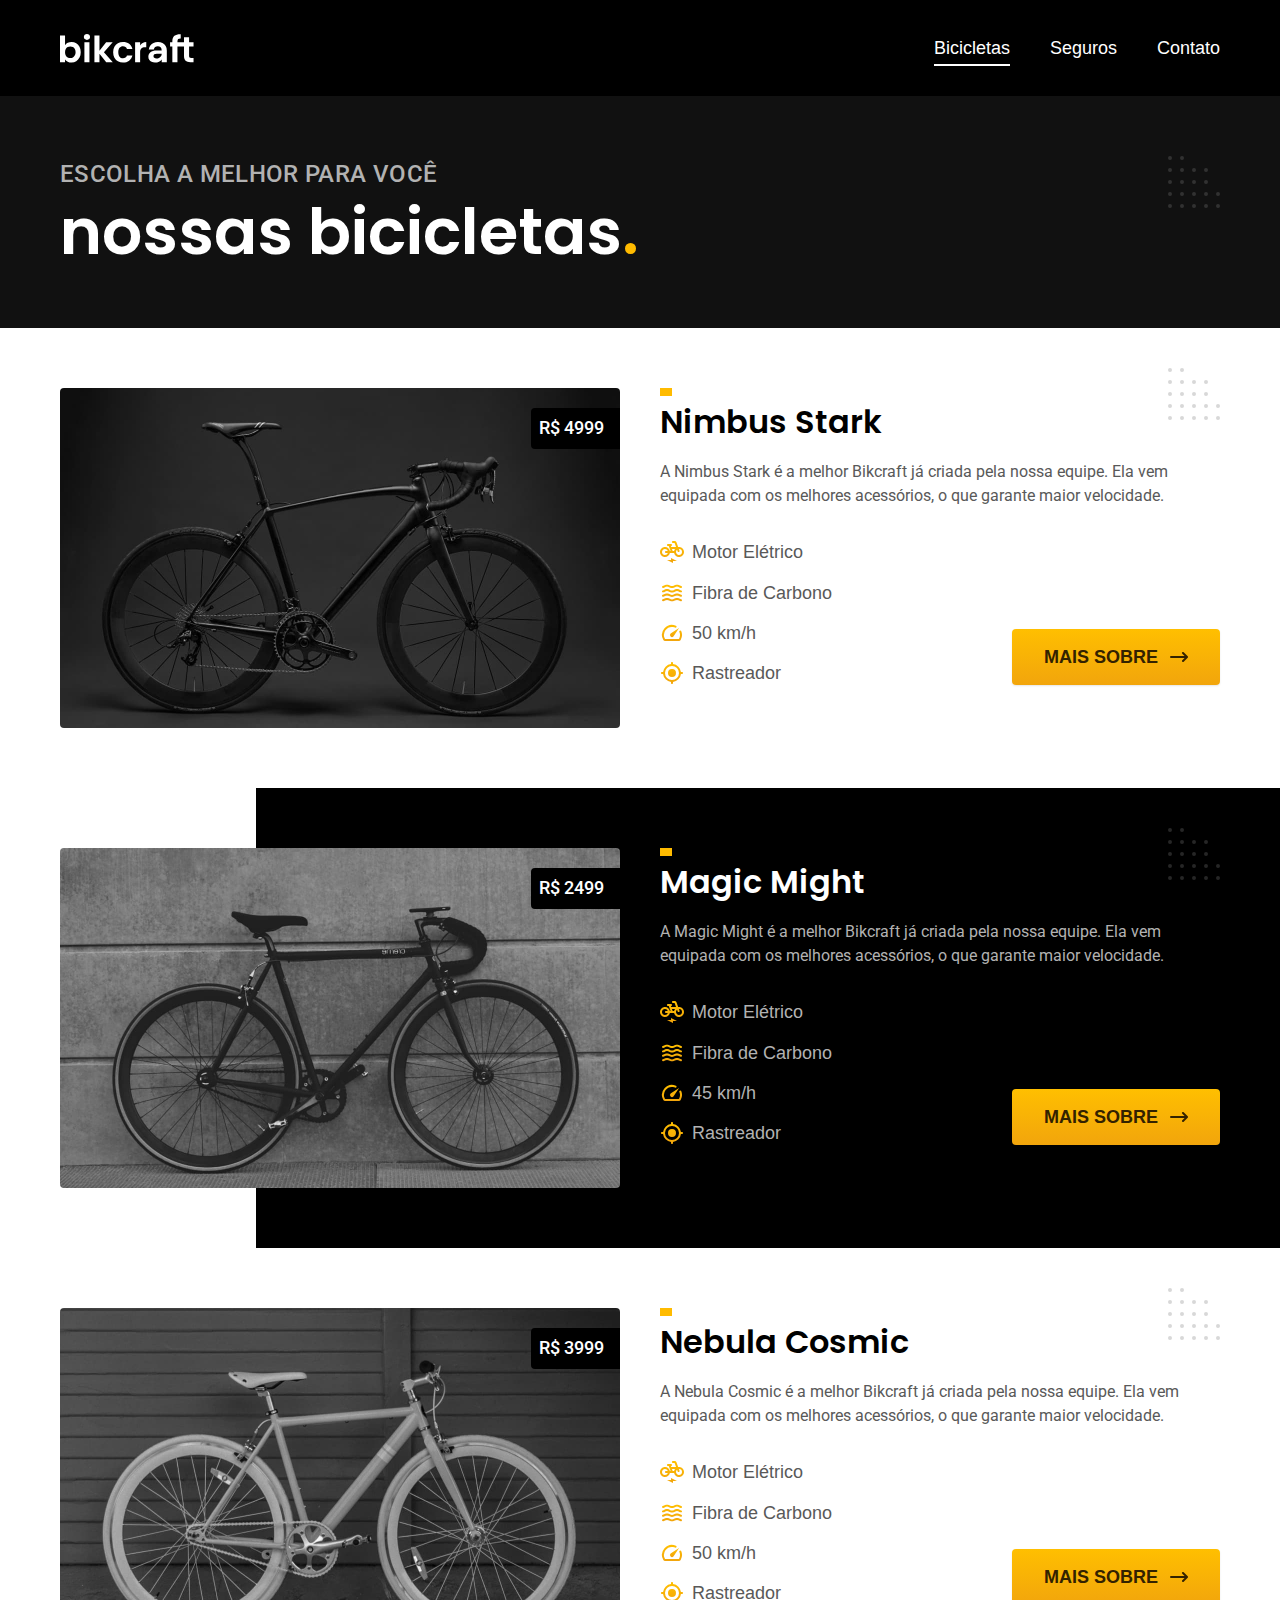
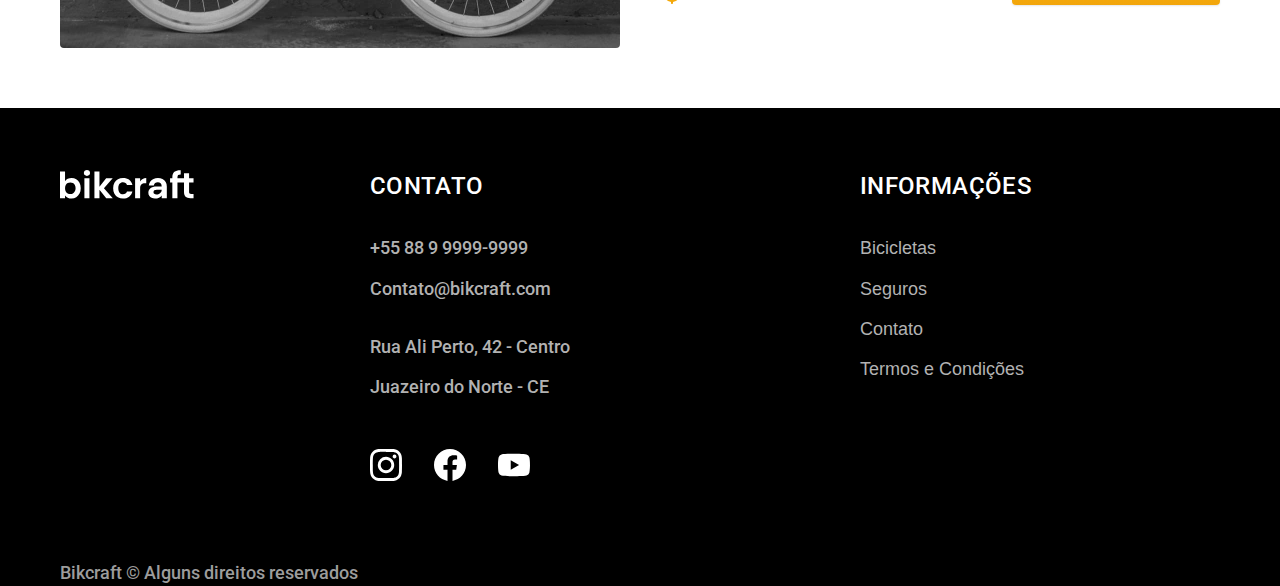
==== commit 1949f1bc: "javaScript desativado" ====
--- a/bicicletas.html
+++ b/bicicletas.html
@@ -7,15 +7,16 @@
     <title>Bicicletas | Bikcraft</title>
     <meta name="description" content="Bicicletas | Bikcraft.">
     <!-- estilos -->
- <link rel="preload" href="./css/style.css" as="style">
+    <link rel="preload" href="./css/style.css" as="style">
     <link rel="stylesheet" href="./css/style.css">
+    <script>document.documentElement.classList.add('js')</script>
 </head>
 
 <body id="bicicletas">
     <header class="header-bg">
         <div class="header interface">
             <a href="./">
-                <img src="./img/bikcraft.svg"  width="136" height="32" alt="logo">
+                <img src="./img/bikcraft.svg" width="136" height="32" alt="logo">
             </a>
 
             <nav aria-label="primaria">
@@ -58,7 +59,7 @@
                         50 km/h
                     </li>
                     <li>
-                        <img src="./img/icones/rastreador.svg"  width="32" height="32" alt="">
+                        <img src="./img/icones/rastreador.svg" width="32" height="32" alt="">
                         Rastreador
                     </li>
                 </ul>
@@ -101,7 +102,7 @@
 
         <div class="bicicletas interface">
             <div class="bicicletas-img">
-                <img src="./img/bicicletas/nebula.jpg"  width="1120" height="680" alt="bicicleta preta">
+                <img src="./img/bicicletas/nebula.jpg" width="1120" height="680" alt="bicicleta preta">
                 <span class="font-2-m cor-0">R$ 3999</span>
             </div>
             <div class="bicicletas-conteudo">
@@ -169,6 +170,7 @@
             <p class=" footer-copy font-2-m cor-6">Bikcraft © Alguns direitos reservados</p>
         </div>
     </footer>
+    <script src="./js/script.js"></script>
 </body>
 
 </html>--- a/css/style.css
+++ b/css/style.css
@@ -14,6 +14,7 @@
 @import "./utilidades/componentes.css";
 @import "./utilidades/titulos-pg-internas.css";
 @import "./utilidades/formulario.css";
+@import "./utilidades/animacao.css";
 
 /* -----home------- */
 @import "./home/introducao.css";
--- a/css/style.css
+++ b/css/style.css
@@ -14,6 +14,7 @@
 @import "./utilidades/componentes.css";
 @import "./utilidades/titulos-pg-internas.css";
 @import "./utilidades/formulario.css";
+@import "./utilidades/animacao.css";
 
 /* -----home------- */
 @import "./home/introducao.css";
